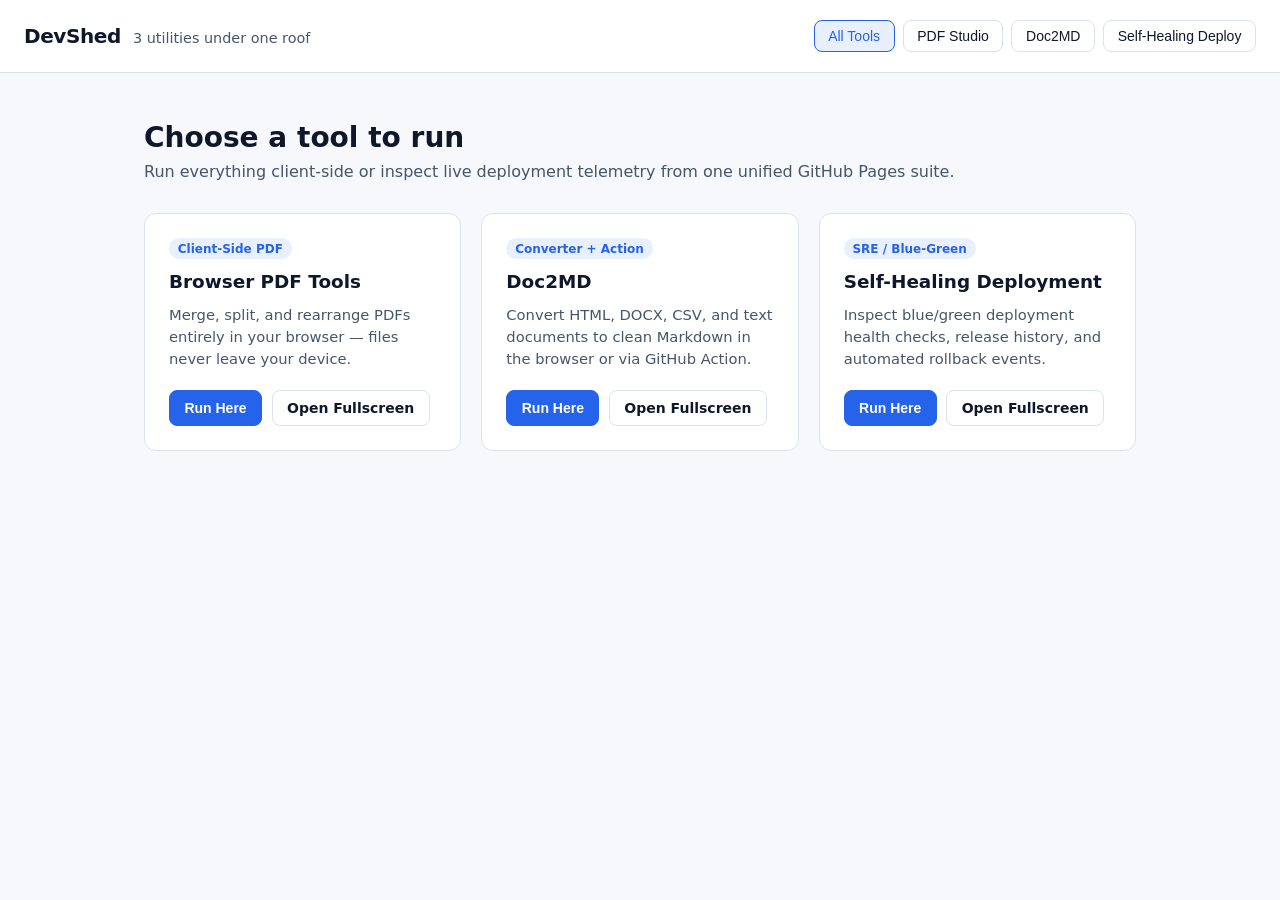
==== index.html @ caf3b931 "chore: initialize DevShed 3-in-1 GitHub Pages suite" ====
﻿<!DOCTYPE html>
<html lang="en">
<head>
  <meta charset="UTF-8" />
  <meta name="viewport" content="width=device-width, initial-scale=1.0" />
  <title>DevShed — 3-in-1 Developer &amp; Ops Workbench</title>
  <style>
    :root {
      color-scheme: dark light;
      --bg: #0b0f17;
      --surface: #121826;
      --surface-hover: #1a2235;
      --border: #243047;
      --text: #e6edf7;
      --muted: #93a4bf;
      --accent: #3b82f6;
      --accent-soft: rgba(59, 130, 246, 0.14);
    }
    @media (prefers-color-scheme: light) {
      :root {
        --bg: #f6f8fb;
        --surface: #ffffff;
        --surface-hover: #f0f4fa;
        --border: #dbe2ee;
        --text: #0f172a;
        --muted: #475569;
        --accent: #2563eb;
        --accent-soft: rgba(37, 99, 235, 0.1);
      }
    }
    * { box-sizing: border-box; }
    body {
      margin: 0;
      font-family: system-ui, -apple-system, Segoe UI, Roboto, sans-serif;
      background: var(--bg);
      color: var(--text);
      min-height: 100vh;
      display: flex;
      flex-direction: column;
    }
    header {
      padding: 1.25rem 1.5rem;
      border-bottom: 1px solid var(--border);
      display: flex;
      align-items: center;
      justify-content: space-between;
      gap: 1rem;
      flex-wrap: wrap;
      background: var(--surface);
    }
    .brand { display: flex; align-items: baseline; gap: 0.75rem; }
    .brand h1 { margin: 0; font-size: 1.25rem; letter-spacing: -0.02em; }
    .brand span { color: var(--muted); font-size: 0.9rem; }
    .tabs { display: flex; gap: 0.5rem; flex-wrap: wrap; }
    .tab {
      border: 1px solid var(--border);
      background: transparent;
      color: var(--text);
      padding: 0.45rem 0.85rem;
      border-radius: 8px;
      cursor: pointer;
      font-size: 0.875rem;
      font-weight: 500;
    }
    .tab:hover { background: var(--surface-hover); }
    .tab.active {
      background: var(--accent-soft);
      border-color: var(--accent);
      color: var(--accent);
    }
    main { flex: 1; display: flex; flex-direction: column; }
    #launcher {
      max-width: 1040px;
      width: 100%;
      margin: 3rem auto;
      padding: 0 1.5rem;
    }
    #launcher h2 { margin: 0 0 0.5rem; font-size: 1.75rem; }
    #launcher p.lead { margin: 0 0 2rem; color: var(--muted); }
    .grid {
      display: grid;
      grid-template-columns: repeat(auto-fit, minmax(270px, 1fr));
      gap: 1.25rem;
    }
    .card {
      background: var(--surface);
      border: 1px solid var(--border);
      border-radius: 12px;
      padding: 1.5rem;
      display: flex;
      flex-direction: column;
      gap: 0.75rem;
      transition: border-color 0.15s ease, transform 0.15s ease;
    }
    .card:hover { border-color: var(--accent); transform: translateY(-2px); }
    .badge {
      display: inline-block;
      width: fit-content;
      font-size: 0.75rem;
      padding: 0.2rem 0.55rem;
      border-radius: 999px;
      background: var(--accent-soft);
      color: var(--accent);
      font-weight: 600;
    }
    .card h3 { margin: 0; font-size: 1.15rem; }
    .card p { margin: 0; color: var(--muted); font-size: 0.92rem; line-height: 1.5; flex: 1; }
    .actions { display: flex; gap: 0.6rem; margin-top: 0.5rem; }
    .btn {
      padding: 0.55rem 0.9rem;
      border-radius: 8px;
      font-size: 0.875rem;
      font-weight: 600;
      cursor: pointer;
      text-decoration: none;
      border: 1px solid var(--border);
      color: var(--text);
      background: transparent;
    }
    .btn-primary {
      background: var(--accent);
      border-color: var(--accent);
      color: #ffffff;
    }
    .btn:hover { opacity: 0.92; }
    #workspace {
      display: none;
      flex: 1;
      flex-direction: column;
    }
    #workspace.open { display: flex; }
    .toolbar {
      padding: 0.5rem 1.25rem;
      border-bottom: 1px solid var(--border);
      display: flex;
      justify-content: space-between;
      align-items: center;
      font-size: 0.85rem;
      color: var(--muted);
      background: var(--surface);
    }
    iframe {
      flex: 1;
      width: 100%;
      min-height: calc(100vh - 110px);
      border: 0;
      background: #ffffff;
    }
  </style>
</head>
<body>
  <header>
    <div class="brand">
      <h1>DevShed</h1>
      <span>3 utilities under one roof</span>
    </div>
    <nav class="tabs" aria-label="Tool switcher">
      <button class="tab active" data-tool="home">All Tools</button>
      <button class="tab" data-tool="pdf">PDF Studio</button>
      <button class="tab" data-tool="doc2md">Doc2MD</button>
      <button class="tab" data-tool="deploy">Self-Healing Deploy</button>
    </nav>
  </header>

  <main>
    <section id="launcher">
      <h2>Choose a tool to run</h2>
      <p class="lead">Run everything client-side or inspect live deployment telemetry from one unified GitHub Pages suite.</p>
      <div class="grid">
        <article class="card">
          <span class="badge">Client-Side PDF</span>
          <h3>Browser PDF Tools</h3>
          <p>Merge, split, and rearrange PDFs entirely in your browser — files never leave your device.</p>
          <div class="actions">
            <button class="btn btn-primary" data-launch="pdf">Run Here</button>
            <a class="btn" href="./browser-pdf-tools/">Open Fullscreen</a>
          </div>
        </article>

        <article class="card">
          <span class="badge">Converter + Action</span>
          <h3>Doc2MD</h3>
          <p>Convert HTML, DOCX, CSV, and text documents to clean Markdown in the browser or via GitHub Action.</p>
          <div class="actions">
            <button class="btn btn-primary" data-launch="doc2md">Run Here</button>
            <a class="btn" href="./doc2md-action/site/">Open Fullscreen</a>
          </div>
        </article>

        <article class="card">
          <span class="badge">SRE / Blue-Green</span>
          <h3>Self-Healing Deployment</h3>
          <p>Inspect blue/green deployment health checks, release history, and automated rollback events.</p>
          <div class="actions">
            <button class="btn btn-primary" data-launch="deploy">Run Here</button>
            <a class="btn" href="./self-healing-deployment/dashboard/">Open Fullscreen</a>
          </div>
        </article>
      </div>
    </section>

    <section id="workspace" aria-live="polite">
      <div class="toolbar">
        <span id="active-label">Running tool</span>
        <a id="fullscreen-link" class="btn" href="./" target="_blank" rel="noopener">Open in New Tab ↗</a>
      </div>
      <iframe id="tool-frame" title="Active DevShed Tool"></iframe>
    </section>
  </main>

  <script>
    const TOOLS = {
      pdf: { label: "Browser PDF Tools", path: "./browser-pdf-tools/" },
      doc2md: { label: "Doc2MD Converter", path: "./doc2md-action/site/" },
      deploy: { label: "Self-Healing Deployment Dashboard", path: "./self-healing-deployment/dashboard/" }
    };

    const launcher = document.getElementById("launcher");
    const workspace = document.getElementById("workspace");
    const frame = document.getElementById("tool-frame");
    const activeLabel = document.getElementById("active-label");
    const fullscreenLink = document.getElementById("fullscreen-link");
    const tabs = document.querySelectorAll(".tab");

    function selectTool(key) {
      tabs.forEach(t => t.classList.toggle("active", t.dataset.tool === key));
      if (key === "home" || !TOOLS[key]) {
        workspace.classList.remove("open");
        launcher.style.display = "block";
        frame.src = "about:blank";
        history.replaceState(null, "", "#");
        return;
      }
      const tool = TOOLS[key];
      launcher.style.display = "none";
      workspace.classList.add("open");
      activeLabel.textContent = tool.label;
      fullscreenLink.href = tool.path;
      frame.src = tool.path;
      history.replaceState(null, "", "#" + key);
    }

    tabs.forEach(t => t.addEventListener("click", () => selectTool(t.dataset.tool)));
    document.querySelectorAll("[data-launch]").forEach(b => b.addEventListener("click", () => selectTool(b.dataset.launch)));

    const initial = location.hash.replace("#", "");
    if (TOOLS[initial]) selectTool(initial);
  </script>
</body>
</html>
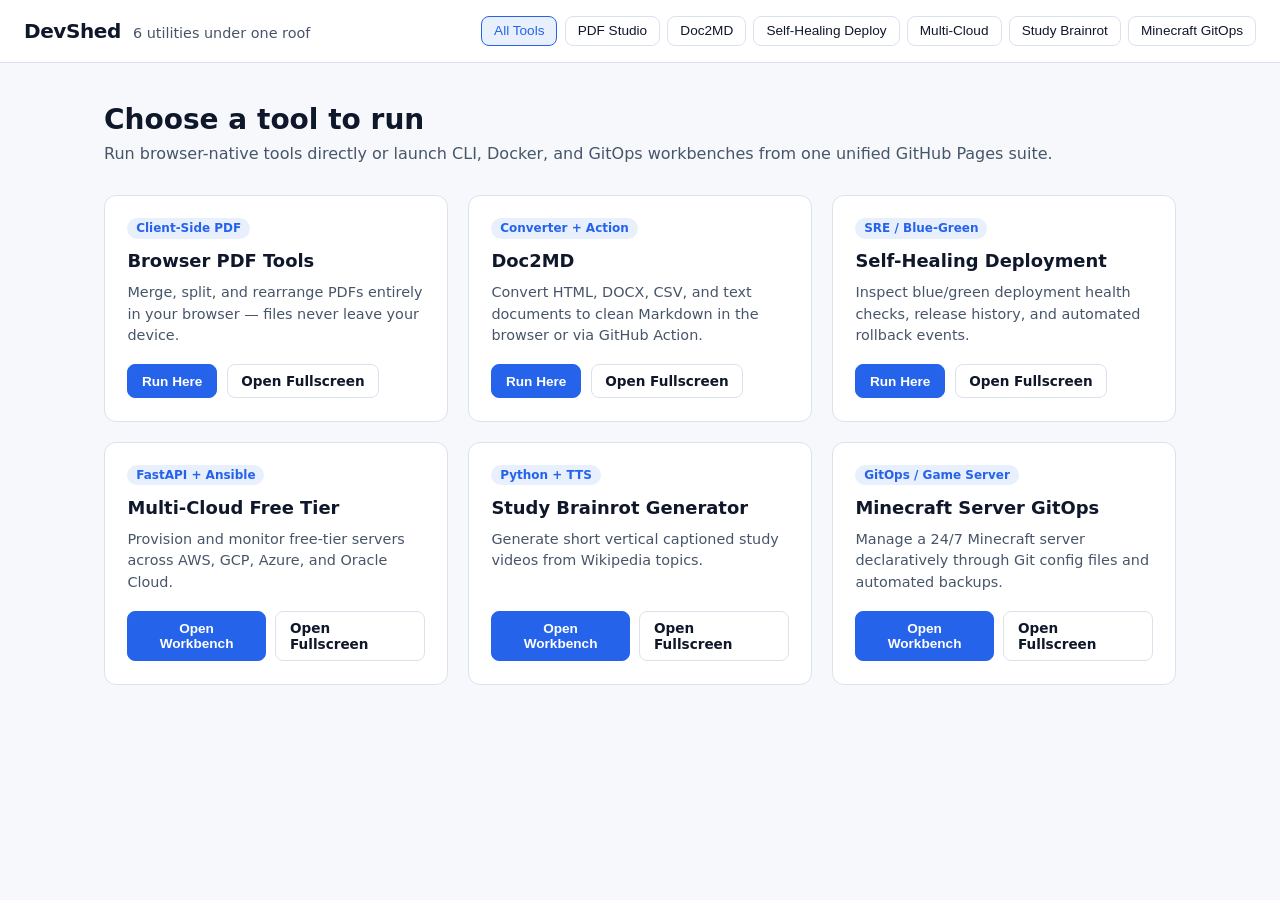
==== commit 6ace78c2: "feat: add multicloud, brainrot, and minecraft workbenches to DevShed" ====
--- a/index.html
+++ b/index.html
@@ -3,7 +3,7 @@
 <head>
   <meta charset="UTF-8" />
   <meta name="viewport" content="width=device-width, initial-scale=1.0" />
-  <title>DevShed — 3-in-1 Developer &amp; Ops Workbench</title>
+  <title>DevShed — 6-in-1 Developer &amp; Ops Workbench</title>
   <style>
     :root {
       color-scheme: dark light;
@@ -39,7 +39,7 @@
       flex-direction: column;
     }
     header {
-      padding: 1.25rem 1.5rem;
+      padding: 1rem 1.5rem;
       border-bottom: 1px solid var(--border);
       display: flex;
       align-items: center;
@@ -51,15 +51,15 @@
     .brand { display: flex; align-items: baseline; gap: 0.75rem; }
     .brand h1 { margin: 0; font-size: 1.25rem; letter-spacing: -0.02em; }
     .brand span { color: var(--muted); font-size: 0.9rem; }
-    .tabs { display: flex; gap: 0.5rem; flex-wrap: wrap; }
+    .tabs { display: flex; gap: 0.45rem; flex-wrap: wrap; }
     .tab {
       border: 1px solid var(--border);
       background: transparent;
       color: var(--text);
-      padding: 0.45rem 0.85rem;
+      padding: 0.4rem 0.75rem;
       border-radius: 8px;
       cursor: pointer;
-      font-size: 0.875rem;
+      font-size: 0.85rem;
       font-weight: 500;
     }
     .tab:hover { background: var(--surface-hover); }
@@ -70,26 +70,26 @@
     }
     main { flex: 1; display: flex; flex-direction: column; }
     #launcher {
-      max-width: 1040px;
+      max-width: 1120px;
       width: 100%;
-      margin: 3rem auto;
+      margin: 2.5rem auto;
       padding: 0 1.5rem;
     }
     #launcher h2 { margin: 0 0 0.5rem; font-size: 1.75rem; }
     #launcher p.lead { margin: 0 0 2rem; color: var(--muted); }
     .grid {
       display: grid;
-      grid-template-columns: repeat(auto-fit, minmax(270px, 1fr));
+      grid-template-columns: repeat(auto-fit, minmax(290px, 1fr));
       gap: 1.25rem;
     }
     .card {
       background: var(--surface);
       border: 1px solid var(--border);
       border-radius: 12px;
-      padding: 1.5rem;
+      padding: 1.4rem;
       display: flex;
       flex-direction: column;
-      gap: 0.75rem;
+      gap: 0.7rem;
       transition: border-color 0.15s ease, transform 0.15s ease;
     }
     .card:hover { border-color: var(--accent); transform: translateY(-2px); }
@@ -103,13 +103,13 @@
       color: var(--accent);
       font-weight: 600;
     }
-    .card h3 { margin: 0; font-size: 1.15rem; }
-    .card p { margin: 0; color: var(--muted); font-size: 0.92rem; line-height: 1.5; flex: 1; }
-    .actions { display: flex; gap: 0.6rem; margin-top: 0.5rem; }
+    .card h3 { margin: 0; font-size: 1.12rem; }
+    .card p { margin: 0; color: var(--muted); font-size: 0.9rem; line-height: 1.5; flex: 1; }
+    .actions { display: flex; gap: 0.6rem; margin-top: 0.4rem; }
     .btn {
-      padding: 0.55rem 0.9rem;
+      padding: 0.5rem 0.85rem;
       border-radius: 8px;
-      font-size: 0.875rem;
+      font-size: 0.85rem;
       font-weight: 600;
       cursor: pointer;
       text-decoration: none;
@@ -152,20 +152,23 @@
   <header>
     <div class="brand">
       <h1>DevShed</h1>
-      <span>3 utilities under one roof</span>
+      <span>6 utilities under one roof</span>
     </div>
     <nav class="tabs" aria-label="Tool switcher">
       <button class="tab active" data-tool="home">All Tools</button>
       <button class="tab" data-tool="pdf">PDF Studio</button>
       <button class="tab" data-tool="doc2md">Doc2MD</button>
       <button class="tab" data-tool="deploy">Self-Healing Deploy</button>
+      <button class="tab" data-tool="multicloud">Multi-Cloud</button>
+      <button class="tab" data-tool="brainrot">Study Brainrot</button>
+      <button class="tab" data-tool="minecraft">Minecraft GitOps</button>
     </nav>
   </header>
 
   <main>
     <section id="launcher">
       <h2>Choose a tool to run</h2>
-      <p class="lead">Run everything client-side or inspect live deployment telemetry from one unified GitHub Pages suite.</p>
+      <p class="lead">Run browser-native tools directly or launch CLI, Docker, and GitOps workbenches from one unified GitHub Pages suite.</p>
       <div class="grid">
         <article class="card">
           <span class="badge">Client-Side PDF</span>
@@ -194,6 +197,36 @@
           <div class="actions">
             <button class="btn btn-primary" data-launch="deploy">Run Here</button>
             <a class="btn" href="./self-healing-deployment/dashboard/">Open Fullscreen</a>
+          </div>
+        </article>
+
+        <article class="card">
+          <span class="badge">FastAPI + Ansible</span>
+          <h3>Multi-Cloud Free Tier</h3>
+          <p>Provision and monitor free-tier servers across AWS, GCP, Azure, and Oracle Cloud.</p>
+          <div class="actions">
+            <button class="btn btn-primary" data-launch="multicloud">Open Workbench</button>
+            <a class="btn" href="./panels/multicloud.html">Open Fullscreen</a>
+          </div>
+        </article>
+
+        <article class="card">
+          <span class="badge">Python + TTS</span>
+          <h3>Study Brainrot Generator</h3>
+          <p>Generate short vertical captioned study videos from Wikipedia topics.</p>
+          <div class="actions">
+            <button class="btn btn-primary" data-launch="brainrot">Open Workbench</button>
+            <a class="btn" href="./panels/brainrot.html">Open Fullscreen</a>
+          </div>
+        </article>
+
+        <article class="card">
+          <span class="badge">GitOps / Game Server</span>
+          <h3>Minecraft Server GitOps</h3>
+          <p>Manage a 24/7 Minecraft server declaratively through Git config files and automated backups.</p>
+          <div class="actions">
+            <button class="btn btn-primary" data-launch="minecraft">Open Workbench</button>
+            <a class="btn" href="./panels/minecraft.html">Open Fullscreen</a>
           </div>
         </article>
       </div>
@@ -212,7 +245,10 @@
     const TOOLS = {
       pdf: { label: "Browser PDF Tools", path: "./browser-pdf-tools/" },
       doc2md: { label: "Doc2MD Converter", path: "./doc2md-action/site/" },
-      deploy: { label: "Self-Healing Deployment Dashboard", path: "./self-healing-deployment/dashboard/" }
+      deploy: { label: "Self-Healing Deployment Dashboard", path: "./self-healing-deployment/dashboard/" },
+      multicloud: { label: "Multi-Cloud Free Tier Workbench", path: "./panels/multicloud.html" },
+      brainrot: { label: "Study Brainrot Generator Workbench", path: "./panels/brainrot.html" },
+      minecraft: { label: "Minecraft Server GitOps Workbench", path: "./panels/minecraft.html" }
     };
 
     const launcher = document.getElementById("launcher");
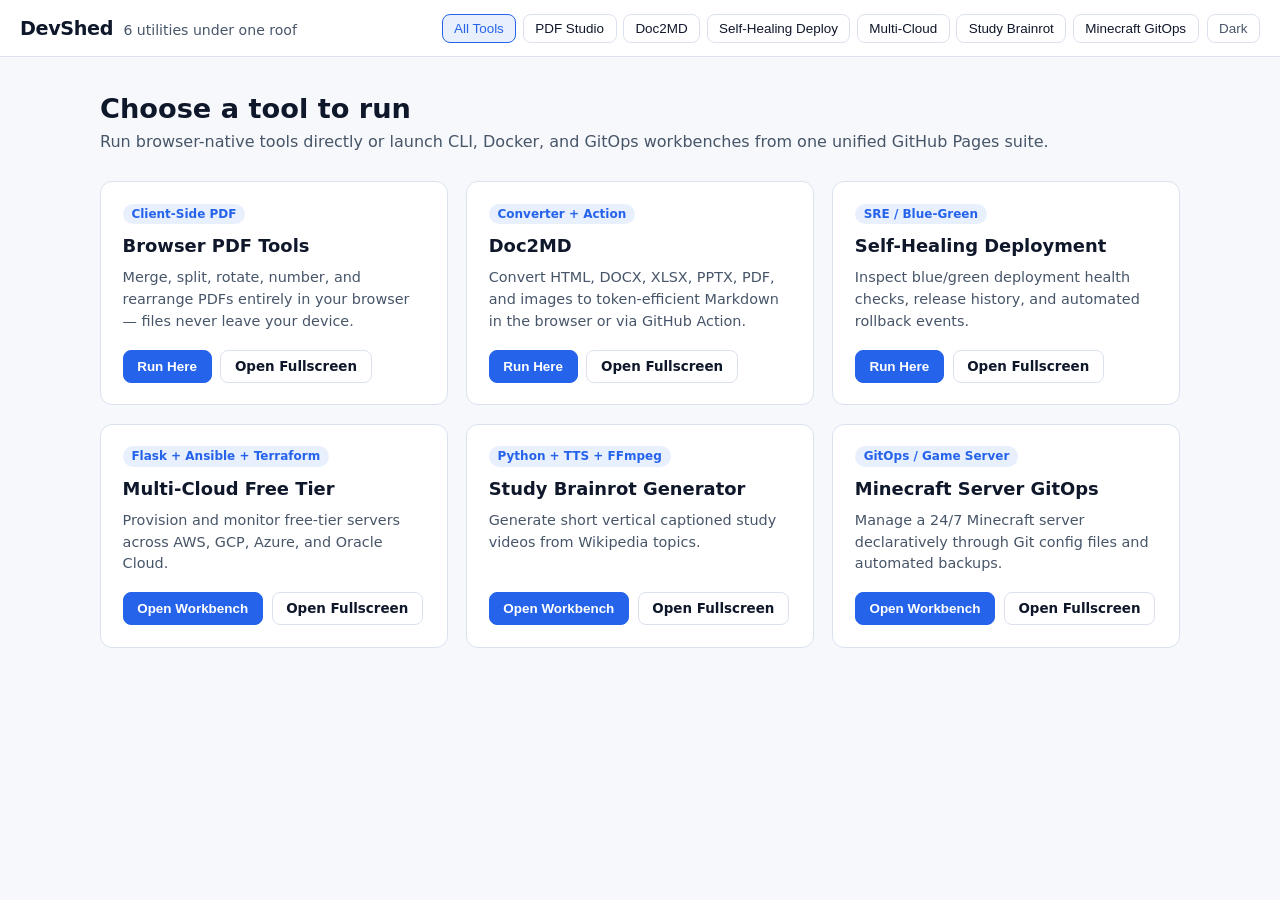
==== commit 92ee0cf6: "fix: resolve PDF rotate preview, stale doc2md links, workbench CLI/configs, favicons, and add root C" ====
--- a/index.html
+++ b/index.html
@@ -4,9 +4,20 @@
   <meta charset="UTF-8" />
   <meta name="viewport" content="width=device-width, initial-scale=1.0" />
   <title>DevShed — 6-in-1 Developer &amp; Ops Workbench</title>
+  <link rel="icon" href="data:image/svg+xml,%3Csvg xmlns='http://www.w3.org/2000/svg' viewBox='0 0 100 100'%3E%3Ctext y='.9em' font-size='90'%3E%F0%9F%A7%B0%3C/text%3E%3C/svg%3E" />
+  <script>
+    (function () {
+      try {
+        var saved = localStorage.getItem("devshed-theme");
+        var prefersDark = window.matchMedia && window.matchMedia("(prefers-color-scheme: dark)").matches;
+        document.documentElement.setAttribute("data-theme", saved || (prefersDark ? "dark" : "light"));
+      } catch (e) {}
+    })();
+  </script>
   <style>
-    :root {
-      color-scheme: dark light;
+    :root,
+    html[data-theme="dark"] {
+      color-scheme: dark;
       --bg: #0b0f17;
       --surface: #121826;
       --surface-hover: #1a2235;
@@ -16,77 +27,80 @@
       --accent: #3b82f6;
       --accent-soft: rgba(59, 130, 246, 0.14);
     }
-    @media (prefers-color-scheme: light) {
-      :root {
-        --bg: #f6f8fb;
-        --surface: #ffffff;
-        --surface-hover: #f0f4fa;
-        --border: #dbe2ee;
-        --text: #0f172a;
-        --muted: #475569;
-        --accent: #2563eb;
-        --accent-soft: rgba(37, 99, 235, 0.1);
-      }
+    html[data-theme="light"] {
+      color-scheme: light;
+      --bg: #f6f8fb;
+      --surface: #ffffff;
+      --surface-hover: #f0f4fa;
+      --border: #dbe2ee;
+      --text: #0f172a;
+      --muted: #475569;
+      --accent: #2563eb;
+      --accent-soft: rgba(37, 99, 235, 0.1);
     }
     * { box-sizing: border-box; }
+    html, body { height: 100%; }
     body {
       margin: 0;
       font-family: system-ui, -apple-system, Segoe UI, Roboto, sans-serif;
       background: var(--bg);
       color: var(--text);
-      min-height: 100vh;
+      min-height: 100dvh;
       display: flex;
       flex-direction: column;
     }
     header {
-      padding: 1rem 1.5rem;
+      padding: 0.85rem 1.25rem;
       border-bottom: 1px solid var(--border);
       display: flex;
       align-items: center;
       justify-content: space-between;
-      gap: 1rem;
+      gap: 0.75rem;
       flex-wrap: wrap;
       background: var(--surface);
-    }
-    .brand { display: flex; align-items: baseline; gap: 0.75rem; }
-    .brand h1 { margin: 0; font-size: 1.25rem; letter-spacing: -0.02em; }
-    .brand span { color: var(--muted); font-size: 0.9rem; }
-    .tabs { display: flex; gap: 0.45rem; flex-wrap: wrap; }
-    .tab {
+      flex-shrink: 0;
+    }
+    .brand { display: flex; align-items: baseline; gap: 0.65rem; }
+    .brand h1 { margin: 0; font-size: 1.2rem; letter-spacing: -0.02em; }
+    .brand span { color: var(--muted); font-size: 0.88rem; }
+    .nav-controls { display: flex; align-items: center; gap: 0.5rem; flex-wrap: wrap; }
+    .tabs { display: flex; gap: 0.4rem; flex-wrap: wrap; }
+    .tab, .theme-btn {
       border: 1px solid var(--border);
       background: transparent;
       color: var(--text);
-      padding: 0.4rem 0.75rem;
+      padding: 0.38rem 0.72rem;
       border-radius: 8px;
       cursor: pointer;
-      font-size: 0.85rem;
+      font-size: 0.84rem;
       font-weight: 500;
     }
-    .tab:hover { background: var(--surface-hover); }
+    .tab:hover, .theme-btn:hover { background: var(--surface-hover); }
     .tab.active {
       background: var(--accent-soft);
       border-color: var(--accent);
       color: var(--accent);
     }
-    main { flex: 1; display: flex; flex-direction: column; }
+    .theme-btn { color: var(--muted); }
+    main { flex: 1; display: flex; flex-direction: column; min-height: 0; }
     #launcher {
       max-width: 1120px;
       width: 100%;
-      margin: 2.5rem auto;
-      padding: 0 1.5rem;
-    }
-    #launcher h2 { margin: 0 0 0.5rem; font-size: 1.75rem; }
-    #launcher p.lead { margin: 0 0 2rem; color: var(--muted); }
+      margin: 2.25rem auto;
+      padding: 0 1.25rem 2.5rem;
+    }
+    #launcher h2 { margin: 0 0 0.5rem; font-size: 1.7rem; }
+    #launcher p.lead { margin: 0 0 1.85rem; color: var(--muted); }
     .grid {
       display: grid;
-      grid-template-columns: repeat(auto-fit, minmax(290px, 1fr));
-      gap: 1.25rem;
+      grid-template-columns: repeat(auto-fit, minmax(280px, 1fr));
+      gap: 1.15rem;
     }
     .card {
       background: var(--surface);
       border: 1px solid var(--border);
       border-radius: 12px;
-      padding: 1.4rem;
+      padding: 1.35rem;
       display: flex;
       flex-direction: column;
       gap: 0.7rem;
@@ -105,11 +119,11 @@
     }
     .card h3 { margin: 0; font-size: 1.12rem; }
     .card p { margin: 0; color: var(--muted); font-size: 0.9rem; line-height: 1.5; flex: 1; }
-    .actions { display: flex; gap: 0.6rem; margin-top: 0.4rem; }
+    .actions { display: flex; gap: 0.55rem; margin-top: 0.4rem; flex-wrap: wrap; }
     .btn {
       padding: 0.5rem 0.85rem;
       border-radius: 8px;
-      font-size: 0.85rem;
+      font-size: 0.84rem;
       font-weight: 600;
       cursor: pointer;
       text-decoration: none;
@@ -127,24 +141,27 @@
       display: none;
       flex: 1;
       flex-direction: column;
+      min-height: 0;
     }
     #workspace.open { display: flex; }
     .toolbar {
-      padding: 0.5rem 1.25rem;
+      padding: 0.45rem 1.25rem;
       border-bottom: 1px solid var(--border);
       display: flex;
       justify-content: space-between;
       align-items: center;
+      gap: 0.75rem;
       font-size: 0.85rem;
       color: var(--muted);
       background: var(--surface);
+      flex-shrink: 0;
     }
     iframe {
       flex: 1;
       width: 100%;
-      min-height: calc(100vh - 110px);
+      min-height: 0;
       border: 0;
-      background: #ffffff;
+      background: transparent;
     }
   </style>
 </head>
@@ -154,15 +171,18 @@
       <h1>DevShed</h1>
       <span>6 utilities under one roof</span>
     </div>
-    <nav class="tabs" aria-label="Tool switcher">
-      <button class="tab active" data-tool="home">All Tools</button>
-      <button class="tab" data-tool="pdf">PDF Studio</button>
-      <button class="tab" data-tool="doc2md">Doc2MD</button>
-      <button class="tab" data-tool="deploy">Self-Healing Deploy</button>
-      <button class="tab" data-tool="multicloud">Multi-Cloud</button>
-      <button class="tab" data-tool="brainrot">Study Brainrot</button>
-      <button class="tab" data-tool="minecraft">Minecraft GitOps</button>
-    </nav>
+    <div class="nav-controls">
+      <nav class="tabs" aria-label="Tool switcher">
+        <button class="tab active" data-tool="home">All Tools</button>
+        <button class="tab" data-tool="pdf">PDF Studio</button>
+        <button class="tab" data-tool="doc2md">Doc2MD</button>
+        <button class="tab" data-tool="deploy">Self-Healing Deploy</button>
+        <button class="tab" data-tool="multicloud">Multi-Cloud</button>
+        <button class="tab" data-tool="brainrot">Study Brainrot</button>
+        <button class="tab" data-tool="minecraft">Minecraft GitOps</button>
+      </nav>
+      <button id="theme-toggle" class="theme-btn" type="button" aria-label="Toggle color theme">Theme</button>
+    </div>
   </header>
 
   <main>
@@ -173,7 +193,7 @@
         <article class="card">
           <span class="badge">Client-Side PDF</span>
           <h3>Browser PDF Tools</h3>
-          <p>Merge, split, and rearrange PDFs entirely in your browser — files never leave your device.</p>
+          <p>Merge, split, rotate, number, and rearrange PDFs entirely in your browser — files never leave your device.</p>
           <div class="actions">
             <button class="btn btn-primary" data-launch="pdf">Run Here</button>
             <a class="btn" href="./browser-pdf-tools/">Open Fullscreen</a>
@@ -183,7 +203,7 @@
         <article class="card">
           <span class="badge">Converter + Action</span>
           <h3>Doc2MD</h3>
-          <p>Convert HTML, DOCX, CSV, and text documents to clean Markdown in the browser or via GitHub Action.</p>
+          <p>Convert HTML, DOCX, XLSX, PPTX, PDF, and images to token-efficient Markdown in the browser or via GitHub Action.</p>
           <div class="actions">
             <button class="btn btn-primary" data-launch="doc2md">Run Here</button>
             <a class="btn" href="./doc2md-action/site/">Open Fullscreen</a>
@@ -201,7 +221,7 @@
         </article>
 
         <article class="card">
-          <span class="badge">FastAPI + Ansible</span>
+          <span class="badge">Flask + Ansible + Terraform</span>
           <h3>Multi-Cloud Free Tier</h3>
           <p>Provision and monitor free-tier servers across AWS, GCP, Azure, and Oracle Cloud.</p>
           <div class="actions">
@@ -211,7 +231,7 @@
         </article>
 
         <article class="card">
-          <span class="badge">Python + TTS</span>
+          <span class="badge">Python + TTS + FFmpeg</span>
           <h3>Study Brainrot Generator</h3>
           <p>Generate short vertical captioned study videos from Wikipedia topics.</p>
           <div class="actions">
@@ -257,6 +277,29 @@
     const activeLabel = document.getElementById("active-label");
     const fullscreenLink = document.getElementById("fullscreen-link");
     const tabs = document.querySelectorAll(".tab");
+    const themeToggle = document.getElementById("theme-toggle");
+
+    function applyTheme(theme) {
+      document.documentElement.setAttribute("data-theme", theme);
+      themeToggle.textContent = theme === "dark" ? "Light" : "Dark";
+      try { localStorage.setItem("devshed-theme", theme); } catch (e) {}
+      if (frame.contentWindow) {
+        frame.contentWindow.postMessage({ type: "devshed-theme", theme }, "*");
+      }
+    }
+
+    applyTheme(document.documentElement.getAttribute("data-theme") || "dark");
+    themeToggle.addEventListener("click", () => {
+      const current = document.documentElement.getAttribute("data-theme") || "dark";
+      applyTheme(current === "dark" ? "light" : "dark");
+    });
+
+    frame.addEventListener("load", () => {
+      const theme = document.documentElement.getAttribute("data-theme") || "dark";
+      if (frame.contentWindow) {
+        frame.contentWindow.postMessage({ type: "devshed-theme", theme }, "*");
+      }
+    });
 
     function selectTool(key) {
       tabs.forEach(t => t.classList.toggle("active", t.dataset.tool === key));
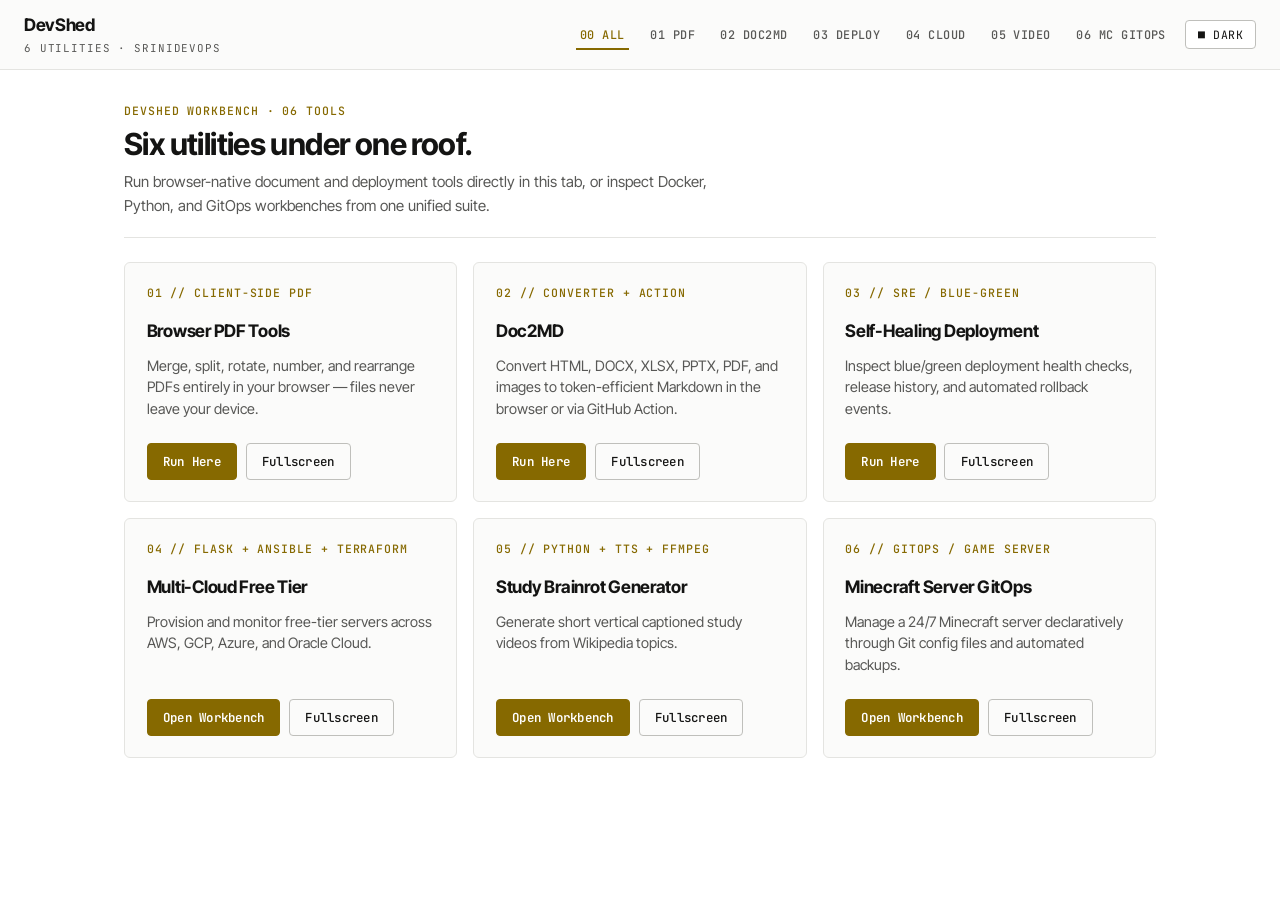
==== commit 49869271: "feat: unify DevShed shell, tools, and workbenches under shared design system" ====
--- a/index.html
+++ b/index.html
@@ -1,142 +1,152 @@
-﻿<!DOCTYPE html>
+<!DOCTYPE html>
 <html lang="en">
 <head>
   <meta charset="UTF-8" />
   <meta name="viewport" content="width=device-width, initial-scale=1.0" />
+  <meta name="color-scheme" content="light dark" />
+  <script>try{document.querySelector('meta[name="color-scheme"]').content=localStorage.getItem("devshed-color-scheme")??"light dark";}catch(e){}</script>
   <title>DevShed — 6-in-1 Developer &amp; Ops Workbench</title>
   <link rel="icon" href="data:image/svg+xml,%3Csvg xmlns='http://www.w3.org/2000/svg' viewBox='0 0 100 100'%3E%3Ctext y='.9em' font-size='90'%3E%F0%9F%A7%B0%3C/text%3E%3C/svg%3E" />
-  <script>
-    (function () {
-      try {
-        var saved = localStorage.getItem("devshed-theme");
-        var prefersDark = window.matchMedia && window.matchMedia("(prefers-color-scheme: dark)").matches;
-        document.documentElement.setAttribute("data-theme", saved || (prefersDark ? "dark" : "light"));
-      } catch (e) {}
-    })();
-  </script>
+  <link rel="stylesheet" href="./shared/devshed-theme.css" />
+  <script src="./shared/devshed-theme.js"></script>
   <style>
-    :root,
-    html[data-theme="dark"] {
-      color-scheme: dark;
-      --bg: #0b0f17;
-      --surface: #121826;
-      --surface-hover: #1a2235;
-      --border: #243047;
-      --text: #e6edf7;
-      --muted: #93a4bf;
-      --accent: #3b82f6;
-      --accent-soft: rgba(59, 130, 246, 0.14);
-    }
-    html[data-theme="light"] {
-      color-scheme: light;
-      --bg: #f6f8fb;
-      --surface: #ffffff;
-      --surface-hover: #f0f4fa;
-      --border: #dbe2ee;
-      --text: #0f172a;
-      --muted: #475569;
-      --accent: #2563eb;
-      --accent-soft: rgba(37, 99, 235, 0.1);
-    }
-    * { box-sizing: border-box; }
     html, body { height: 100%; }
     body {
-      margin: 0;
-      font-family: system-ui, -apple-system, Segoe UI, Roboto, sans-serif;
-      background: var(--bg);
-      color: var(--text);
       min-height: 100dvh;
       display: flex;
       flex-direction: column;
     }
-    header {
-      padding: 0.85rem 1.25rem;
-      border-bottom: 1px solid var(--border);
+
+    .shell-header {
+      padding: 0.75rem 1.5rem;
+      border-bottom: 1px solid var(--c-rule);
+      background: var(--c-panel);
       display: flex;
       align-items: center;
       justify-content: space-between;
-      gap: 0.75rem;
-      flex-wrap: wrap;
-      background: var(--surface);
+      gap: 1rem;
       flex-shrink: 0;
     }
-    .brand { display: flex; align-items: baseline; gap: 0.65rem; }
-    .brand h1 { margin: 0; font-size: 1.2rem; letter-spacing: -0.02em; }
-    .brand span { color: var(--muted); font-size: 0.88rem; }
-    .nav-controls { display: flex; align-items: center; gap: 0.5rem; flex-wrap: wrap; }
-    .tabs { display: flex; gap: 0.4rem; flex-wrap: wrap; }
-    .tab, .theme-btn {
-      border: 1px solid var(--border);
+
+    .brand {
+      display: flex;
+      flex-direction: column;
+      gap: 0.1rem;
+      flex-shrink: 0;
+    }
+    .brand h1 {
+      margin: 0;
+      font-size: 1.08rem;
+      font-weight: 700;
+      letter-spacing: -0.02em;
+    }
+    .brand span {
+      font-family: var(--font-mono);
+      font-size: 0.68rem;
+      letter-spacing: 0.08em;
+      text-transform: uppercase;
+      color: var(--c-mute);
+    }
+
+    .nav-controls {
+      display: flex;
+      align-items: center;
+      gap: 0.5rem;
+      min-width: 0;
+      flex: 1;
+      justify-content: flex-end;
+    }
+
+    .tabs {
+      display: flex;
+      align-items: center;
+      gap: 0.15rem;
+      overflow-x: auto;
+      scroll-snap-type: inline proximity;
+      scrollbar-width: none;
+      max-width: 100%;
+    }
+    .tabs::-webkit-scrollbar { display: none; }
+
+    .tab {
+      position: relative;
+      flex: none;
+      scroll-snap-align: start;
+      border: 0;
       background: transparent;
-      color: var(--text);
-      padding: 0.38rem 0.72rem;
-      border-radius: 8px;
+      color: var(--c-mute);
+      padding: 0.48rem 0.72rem;
       cursor: pointer;
-      font-size: 0.84rem;
+      font-family: var(--font-mono);
+      font-size: 0.74rem;
       font-weight: 500;
-    }
-    .tab:hover, .theme-btn:hover { background: var(--surface-hover); }
+      letter-spacing: 0.04em;
+      text-transform: uppercase;
+      white-space: nowrap;
+      transition: color 140ms var(--ease-cx);
+    }
+    .tab:hover { color: var(--c-body); }
     .tab.active {
-      background: var(--accent-soft);
-      border-color: var(--accent);
-      color: var(--accent);
-    }
-    .theme-btn { color: var(--muted); }
+      color: var(--c-signal);
+    }
+    .tab.active::after {
+      content: "";
+      position: absolute;
+      inset: auto 0.45rem 0;
+      border-block-end: 2px solid var(--c-signal);
+    }
+
+    .theme-btn {
+      flex-shrink: 0;
+      border: 1px solid var(--c-rule-strong);
+      background: var(--c-ground);
+      color: var(--c-body);
+      padding: 0.38rem 0.7rem;
+      border-radius: var(--ds-radius-sm);
+      cursor: pointer;
+      font-family: var(--font-mono);
+      font-size: 0.72rem;
+      letter-spacing: 0.06em;
+      text-transform: uppercase;
+    }
+    .theme-btn:hover { border-color: var(--c-body); }
+
     main { flex: 1; display: flex; flex-direction: column; min-height: 0; }
-    #launcher {
-      max-width: 1120px;
-      width: 100%;
-      margin: 2.25rem auto;
-      padding: 0 1.25rem 2.5rem;
-    }
-    #launcher h2 { margin: 0 0 0.5rem; font-size: 1.7rem; }
-    #launcher p.lead { margin: 0 0 1.85rem; color: var(--muted); }
-    .grid {
+
+    .launcher-grid {
       display: grid;
-      grid-template-columns: repeat(auto-fit, minmax(280px, 1fr));
-      gap: 1.15rem;
-    }
-    .card {
-      background: var(--surface);
-      border: 1px solid var(--border);
-      border-radius: 12px;
-      padding: 1.35rem;
+      grid-template-columns: repeat(auto-fit, minmax(290px, 1fr));
+      gap: 1rem;
+    }
+
+    .launcher-card {
+      background: var(--c-panel);
+      border: 1px solid var(--c-rule);
+      border-radius: var(--ds-radius);
+      padding: 1.3rem 1.35rem;
       display: flex;
       flex-direction: column;
-      gap: 0.7rem;
-      transition: border-color 0.15s ease, transform 0.15s ease;
-    }
-    .card:hover { border-color: var(--accent); transform: translateY(-2px); }
-    .badge {
-      display: inline-block;
-      width: fit-content;
-      font-size: 0.75rem;
-      padding: 0.2rem 0.55rem;
-      border-radius: 999px;
-      background: var(--accent-soft);
-      color: var(--accent);
-      font-weight: 600;
-    }
-    .card h3 { margin: 0; font-size: 1.12rem; }
-    .card p { margin: 0; color: var(--muted); font-size: 0.9rem; line-height: 1.5; flex: 1; }
-    .actions { display: flex; gap: 0.55rem; margin-top: 0.4rem; flex-wrap: wrap; }
-    .btn {
-      padding: 0.5rem 0.85rem;
-      border-radius: 8px;
-      font-size: 0.84rem;
-      font-weight: 600;
-      cursor: pointer;
-      text-decoration: none;
-      border: 1px solid var(--border);
-      color: var(--text);
-      background: transparent;
-    }
-    .btn-primary {
-      background: var(--accent);
-      border-color: var(--accent);
-      color: #ffffff;
-    }
-    .btn:hover { opacity: 0.92; }
+      gap: 0.6rem;
+      transition: border-color 140ms var(--ease-cx), transform 140ms var(--ease-cx);
+    }
+    .launcher-card:hover {
+      border-color: var(--c-signal);
+      transform: translateY(-1px);
+    }
+    .launcher-card h3 {
+      margin: 0;
+      font-size: 1.08rem;
+      font-weight: 700;
+      letter-spacing: -0.015em;
+    }
+    .launcher-card p.desc {
+      margin: 0;
+      color: var(--c-mute);
+      font-size: 0.9rem;
+      line-height: 1.5;
+      flex: 1;
+    }
+
     #workspace {
       display: none;
       flex: 1;
@@ -144,118 +154,139 @@
       min-height: 0;
     }
     #workspace.open { display: flex; }
-    .toolbar {
-      padding: 0.45rem 1.25rem;
-      border-bottom: 1px solid var(--border);
+
+    .workspace-bar {
+      padding: 0.45rem 1.5rem;
+      border-bottom: 1px solid var(--c-rule);
       display: flex;
       justify-content: space-between;
       align-items: center;
       gap: 0.75rem;
-      font-size: 0.85rem;
-      color: var(--muted);
-      background: var(--surface);
+      background: var(--c-ground);
       flex-shrink: 0;
     }
+    .workspace-bar span {
+      font-family: var(--font-mono);
+      font-size: 0.75rem;
+      letter-spacing: 0.04em;
+      text-transform: uppercase;
+      color: var(--c-mute);
+    }
+    .workspace-bar .ds-btn { padding: 0.32rem 0.7rem; font-size: 0.72rem; }
+
     iframe {
       flex: 1;
       width: 100%;
       min-height: 0;
       border: 0;
-      background: transparent;
+      background: var(--c-ground);
+    }
+
+    @media (max-width: 720px) {
+      .shell-header { flex-wrap: wrap; padding: 0.65rem 1rem; }
+      .nav-controls { width: 100%; justify-content: space-between; }
+      .workspace-bar { padding: 0.45rem 1rem; }
     }
   </style>
 </head>
 <body>
-  <header>
+  <header class="shell-header">
     <div class="brand">
       <h1>DevShed</h1>
-      <span>6 utilities under one roof</span>
+      <span>6 utilities · srinidevops</span>
     </div>
     <div class="nav-controls">
-      <nav class="tabs" aria-label="Tool switcher">
-        <button class="tab active" data-tool="home">All Tools</button>
-        <button class="tab" data-tool="pdf">PDF Studio</button>
-        <button class="tab" data-tool="doc2md">Doc2MD</button>
-        <button class="tab" data-tool="deploy">Self-Healing Deploy</button>
-        <button class="tab" data-tool="multicloud">Multi-Cloud</button>
-        <button class="tab" data-tool="brainrot">Study Brainrot</button>
-        <button class="tab" data-tool="minecraft">Minecraft GitOps</button>
+      <nav class="tabs" aria-label="DevShed tool navigation">
+        <button type="button" class="tab active" data-tool="home" aria-current="page">00 All</button>
+        <button type="button" class="tab" data-tool="pdf">01 PDF</button>
+        <button type="button" class="tab" data-tool="doc2md">02 Doc2MD</button>
+        <button type="button" class="tab" data-tool="deploy">03 Deploy</button>
+        <button type="button" class="tab" data-tool="multicloud">04 Cloud</button>
+        <button type="button" class="tab" data-tool="brainrot">05 Video</button>
+        <button type="button" class="tab" data-tool="minecraft">06 MC GitOps</button>
       </nav>
-      <button id="theme-toggle" class="theme-btn" type="button" aria-label="Toggle color theme">Theme</button>
+      <button id="theme-toggle" class="theme-btn" type="button" aria-label="Toggle color theme">
+        <span class="theme-opt-light">&#9632; Dark</span>
+        <span class="theme-opt-dark">&#9633; Light</span>
+      </button>
     </div>
   </header>
 
   <main>
-    <section id="launcher">
-      <h2>Choose a tool to run</h2>
-      <p class="lead">Run browser-native tools directly or launch CLI, Docker, and GitOps workbenches from one unified GitHub Pages suite.</p>
-      <div class="grid">
-        <article class="card">
-          <span class="badge">Client-Side PDF</span>
+    <section id="launcher" class="ds-page">
+      <div class="ds-hero">
+        <p class="ds-eyebrow">DevShed Workbench · 06 Tools</p>
+        <h2 class="ds-title">Six utilities under one roof.</h2>
+        <p class="ds-lede">Run browser-native document and deployment tools directly in this tab, or inspect Docker, Python, and GitOps workbenches from one unified suite.</p>
+      </div>
+
+      <div class="launcher-grid">
+        <article class="launcher-card">
+          <p class="ds-eyebrow">01 // Client-Side PDF</p>
           <h3>Browser PDF Tools</h3>
-          <p>Merge, split, rotate, number, and rearrange PDFs entirely in your browser — files never leave your device.</p>
-          <div class="actions">
-            <button class="btn btn-primary" data-launch="pdf">Run Here</button>
-            <a class="btn" href="./browser-pdf-tools/">Open Fullscreen</a>
-          </div>
-        </article>
-
-        <article class="card">
-          <span class="badge">Converter + Action</span>
+          <p class="desc">Merge, split, rotate, number, and rearrange PDFs entirely in your browser — files never leave your device.</p>
+          <div class="ds-actions">
+            <button type="button" class="ds-btn ds-btn-primary" data-launch="pdf">Run Here</button>
+            <a class="ds-btn" href="./browser-pdf-tools/">Fullscreen</a>
+          </div>
+        </article>
+
+        <article class="launcher-card">
+          <p class="ds-eyebrow">02 // Converter + Action</p>
           <h3>Doc2MD</h3>
-          <p>Convert HTML, DOCX, XLSX, PPTX, PDF, and images to token-efficient Markdown in the browser or via GitHub Action.</p>
-          <div class="actions">
-            <button class="btn btn-primary" data-launch="doc2md">Run Here</button>
-            <a class="btn" href="./doc2md-action/site/">Open Fullscreen</a>
-          </div>
-        </article>
-
-        <article class="card">
-          <span class="badge">SRE / Blue-Green</span>
+          <p class="desc">Convert HTML, DOCX, XLSX, PPTX, PDF, and images to token-efficient Markdown in the browser or via GitHub Action.</p>
+          <div class="ds-actions">
+            <button type="button" class="ds-btn ds-btn-primary" data-launch="doc2md">Run Here</button>
+            <a class="ds-btn" href="./doc2md-action/site/">Fullscreen</a>
+          </div>
+        </article>
+
+        <article class="launcher-card">
+          <p class="ds-eyebrow">03 // SRE / Blue-Green</p>
           <h3>Self-Healing Deployment</h3>
-          <p>Inspect blue/green deployment health checks, release history, and automated rollback events.</p>
-          <div class="actions">
-            <button class="btn btn-primary" data-launch="deploy">Run Here</button>
-            <a class="btn" href="./self-healing-deployment/dashboard/">Open Fullscreen</a>
-          </div>
-        </article>
-
-        <article class="card">
-          <span class="badge">Flask + Ansible + Terraform</span>
+          <p class="desc">Inspect blue/green deployment health checks, release history, and automated rollback events.</p>
+          <div class="ds-actions">
+            <button type="button" class="ds-btn ds-btn-primary" data-launch="deploy">Run Here</button>
+            <a class="ds-btn" href="./self-healing-deployment/dashboard/">Fullscreen</a>
+          </div>
+        </article>
+
+        <article class="launcher-card">
+          <p class="ds-eyebrow">04 // Flask + Ansible + Terraform</p>
           <h3>Multi-Cloud Free Tier</h3>
-          <p>Provision and monitor free-tier servers across AWS, GCP, Azure, and Oracle Cloud.</p>
-          <div class="actions">
-            <button class="btn btn-primary" data-launch="multicloud">Open Workbench</button>
-            <a class="btn" href="./panels/multicloud.html">Open Fullscreen</a>
-          </div>
-        </article>
-
-        <article class="card">
-          <span class="badge">Python + TTS + FFmpeg</span>
+          <p class="desc">Provision and monitor free-tier servers across AWS, GCP, Azure, and Oracle Cloud.</p>
+          <div class="ds-actions">
+            <button type="button" class="ds-btn ds-btn-primary" data-launch="multicloud">Open Workbench</button>
+            <a class="ds-btn" href="./panels/multicloud.html">Fullscreen</a>
+          </div>
+        </article>
+
+        <article class="launcher-card">
+          <p class="ds-eyebrow">05 // Python + TTS + FFmpeg</p>
           <h3>Study Brainrot Generator</h3>
-          <p>Generate short vertical captioned study videos from Wikipedia topics.</p>
-          <div class="actions">
-            <button class="btn btn-primary" data-launch="brainrot">Open Workbench</button>
-            <a class="btn" href="./panels/brainrot.html">Open Fullscreen</a>
-          </div>
-        </article>
-
-        <article class="card">
-          <span class="badge">GitOps / Game Server</span>
+          <p class="desc">Generate short vertical captioned study videos from Wikipedia topics.</p>
+          <div class="ds-actions">
+            <button type="button" class="ds-btn ds-btn-primary" data-launch="brainrot">Open Workbench</button>
+            <a class="ds-btn" href="./panels/brainrot.html">Fullscreen</a>
+          </div>
+        </article>
+
+        <article class="launcher-card">
+          <p class="ds-eyebrow">06 // GitOps / Game Server</p>
           <h3>Minecraft Server GitOps</h3>
-          <p>Manage a 24/7 Minecraft server declaratively through Git config files and automated backups.</p>
-          <div class="actions">
-            <button class="btn btn-primary" data-launch="minecraft">Open Workbench</button>
-            <a class="btn" href="./panels/minecraft.html">Open Fullscreen</a>
+          <p class="desc">Manage a 24/7 Minecraft server declaratively through Git config files and automated backups.</p>
+          <div class="ds-actions">
+            <button type="button" class="ds-btn ds-btn-primary" data-launch="minecraft">Open Workbench</button>
+            <a class="ds-btn" href="./panels/minecraft.html">Fullscreen</a>
           </div>
         </article>
       </div>
     </section>
 
     <section id="workspace" aria-live="polite">
-      <div class="toolbar">
+      <div class="workspace-bar">
         <span id="active-label">Running tool</span>
-        <a id="fullscreen-link" class="btn" href="./" target="_blank" rel="noopener">Open in New Tab ↗</a>
+        <a id="fullscreen-link" class="ds-btn" href="./" target="_blank" rel="noopener">Open Fullscreen ↗</a>
       </div>
       <iframe id="tool-frame" title="Active DevShed Tool"></iframe>
     </section>
@@ -263,12 +294,12 @@
 
   <script>
     const TOOLS = {
-      pdf: { label: "Browser PDF Tools", path: "./browser-pdf-tools/" },
-      doc2md: { label: "Doc2MD Converter", path: "./doc2md-action/site/" },
-      deploy: { label: "Self-Healing Deployment Dashboard", path: "./self-healing-deployment/dashboard/" },
-      multicloud: { label: "Multi-Cloud Free Tier Workbench", path: "./panels/multicloud.html" },
-      brainrot: { label: "Study Brainrot Generator Workbench", path: "./panels/brainrot.html" },
-      minecraft: { label: "Minecraft Server GitOps Workbench", path: "./panels/minecraft.html" }
+      pdf: { label: "01 // Browser PDF Tools", path: "./browser-pdf-tools/" },
+      doc2md: { label: "02 // Doc2MD Converter", path: "./doc2md-action/site/" },
+      deploy: { label: "03 // Self-Healing Deployment Dashboard", path: "./self-healing-deployment/dashboard/" },
+      multicloud: { label: "04 // Multi-Cloud Free Tier Workbench", path: "./panels/multicloud.html" },
+      brainrot: { label: "05 // Study Brainrot Generator Workbench", path: "./panels/brainrot.html" },
+      minecraft: { label: "06 // Minecraft Server GitOps Workbench", path: "./panels/minecraft.html" }
     };
 
     const launcher = document.getElementById("launcher");
@@ -277,32 +308,25 @@
     const activeLabel = document.getElementById("active-label");
     const fullscreenLink = document.getElementById("fullscreen-link");
     const tabs = document.querySelectorAll(".tab");
-    const themeToggle = document.getElementById("theme-toggle");
-
-    function applyTheme(theme) {
-      document.documentElement.setAttribute("data-theme", theme);
-      themeToggle.textContent = theme === "dark" ? "Light" : "Dark";
-      try { localStorage.setItem("devshed-theme", theme); } catch (e) {}
-      if (frame.contentWindow) {
-        frame.contentWindow.postMessage({ type: "devshed-theme", theme }, "*");
-      }
-    }
-
-    applyTheme(document.documentElement.getAttribute("data-theme") || "dark");
-    themeToggle.addEventListener("click", () => {
-      const current = document.documentElement.getAttribute("data-theme") || "dark";
-      applyTheme(current === "dark" ? "light" : "dark");
+
+    document.getElementById("theme-toggle").addEventListener("click", () => {
+      if (window.DevShedTheme) window.DevShedTheme.toggleTheme();
     });
 
     frame.addEventListener("load", () => {
-      const theme = document.documentElement.getAttribute("data-theme") || "dark";
-      if (frame.contentWindow) {
-        frame.contentWindow.postMessage({ type: "devshed-theme", theme }, "*");
+      if (frame.contentWindow && window.DevShedTheme) {
+        frame.contentWindow.postMessage({ type: "devshed-color-scheme", content: window.DevShedTheme.readStored() }, "*");
       }
     });
 
     function selectTool(key) {
-      tabs.forEach(t => t.classList.toggle("active", t.dataset.tool === key));
+      tabs.forEach(t => {
+        const active = t.dataset.tool === key;
+        t.classList.toggle("active", active);
+        if (active) t.setAttribute("aria-current", "page");
+        else t.removeAttribute("aria-current");
+        if (active) t.scrollIntoView({ block: "nearest", inline: "nearest" });
+      });
       if (key === "home" || !TOOLS[key]) {
         workspace.classList.remove("open");
         launcher.style.display = "block";
--- a/shared/devshed-theme.css
+++ b/shared/devshed-theme.css
@@ -0,0 +1,361 @@
+/* ==========================================================================
+   DevShed Unified Design System
+   Shared across index.html, all 3 browser tools, and all 3 workbenches.
+   ========================================================================== */
+
+@import url("https://fonts.googleapis.com/css2?family=Inter+Tight:wght@400;500;600;700&family=JetBrains+Mono:wght@400;500;600&display=swap");
+
+:root {
+  color-scheme: light dark;
+
+  --font-sans: "Inter Tight", "Inter", ui-sans-serif, system-ui, -apple-system, sans-serif;
+  --font-mono: "JetBrains Mono", ui-monospace, "SFMono-Regular", Menlo, Consolas, monospace;
+
+  --c-ground-light: #ffffff;
+  --c-panel-light: #fbfbfa;
+  --c-panel-2-light: #f2f2f0;
+  --c-rule-light: #e4e4e1;
+  --c-rule-strong-light: #bfbfbb;
+  --c-body-light: #141413;
+  --c-mute-light: #585856;
+  --c-signal-light: #866900;
+  --c-signal-ink-light: #ffffff;
+  --c-signal-wash-light: #faf6e8;
+  --c-probe-light: #3f6b2f;
+  --c-probe-wash-light: #edf5eb;
+  --c-alarm-light: #93312b;
+  --c-alarm-wash-light: #faecea;
+
+  --c-ground-dark: #0b0b0b;
+  --c-panel-dark: #131313;
+  --c-panel-2-dark: #1b1b1b;
+  --c-rule-dark: #272726;
+  --c-rule-strong-dark: #3d3d3b;
+  --c-body-dark: #d8d8d4;
+  --c-mute-dark: #8f8f8a;
+  --c-signal-dark: #f5c518;
+  --c-signal-ink-dark: #0b0b0b;
+  --c-signal-wash-dark: #19150a;
+  --c-probe-dark: #8cc98a;
+  --c-probe-wash-dark: #132313;
+  --c-alarm-dark: #e0756c;
+  --c-alarm-wash-dark: #2a1413;
+
+  --c-ground: var(--c-ground-light);
+  --c-panel: var(--c-panel-light);
+  --c-panel-2: var(--c-panel-2-light);
+  --c-rule: var(--c-rule-light);
+  --c-rule-strong: var(--c-rule-strong-light);
+  --c-body: var(--c-body-light);
+  --c-mute: var(--c-mute-light);
+  --c-signal: var(--c-signal-light);
+  --c-signal-ink: var(--c-signal-ink-light);
+  --c-signal-wash: var(--c-signal-wash-light);
+  --c-probe: var(--c-probe-light);
+  --c-probe-wash: var(--c-probe-wash-light);
+  --c-alarm: var(--c-alarm-light);
+  --c-alarm-wash: var(--c-alarm-wash-light);
+
+  --ds-radius: 6px;
+  --ds-radius-sm: 4px;
+  --ds-max: 1080px;
+  --ease-cx: cubic-bezier(0.2, 0.6, 0.2, 1);
+}
+
+@media (prefers-color-scheme: dark) {
+  :root {
+    --c-ground: var(--c-ground-dark);
+    --c-panel: var(--c-panel-dark);
+    --c-panel-2: var(--c-panel-2-dark);
+    --c-rule: var(--c-rule-dark);
+    --c-rule-strong: var(--c-rule-strong-dark);
+    --c-body: var(--c-body-dark);
+    --c-mute: var(--c-mute-dark);
+    --c-signal: var(--c-signal-dark);
+    --c-signal-ink: var(--c-signal-ink-dark);
+    --c-signal-wash: var(--c-signal-wash-dark);
+    --c-probe: var(--c-probe-dark);
+    --c-probe-wash: var(--c-probe-wash-dark);
+    --c-alarm: var(--c-alarm-dark);
+    --c-alarm-wash: var(--c-alarm-wash-dark);
+  }
+}
+
+@supports (color: light-dark(white, black)) {
+  :root {
+    --c-ground: light-dark(var(--c-ground-light), var(--c-ground-dark));
+    --c-panel: light-dark(var(--c-panel-light), var(--c-panel-dark));
+    --c-panel-2: light-dark(var(--c-panel-2-light), var(--c-panel-2-dark));
+    --c-rule: light-dark(var(--c-rule-light), var(--c-rule-dark));
+    --c-rule-strong: light-dark(var(--c-rule-strong-light), var(--c-rule-strong-dark));
+    --c-body: light-dark(var(--c-body-light), var(--c-body-dark));
+    --c-mute: light-dark(var(--c-mute-light), var(--c-mute-dark));
+    --c-signal: light-dark(var(--c-signal-light), var(--c-signal-dark));
+    --c-signal-ink: light-dark(var(--c-signal-ink-light), var(--c-signal-ink-dark));
+    --c-signal-wash: light-dark(var(--c-signal-wash-light), var(--c-signal-wash-dark));
+    --c-probe: light-dark(var(--c-probe-light), var(--c-probe-dark));
+    --c-probe-wash: light-dark(var(--c-probe-wash-light), var(--c-probe-wash-dark));
+    --c-alarm: light-dark(var(--c-alarm-light), var(--c-alarm-dark));
+    --c-alarm-wash: light-dark(var(--c-alarm-wash-light), var(--c-alarm-wash-dark));
+  }
+}
+
+:root:has(> head > meta[name="color-scheme"][content="dark"]) {
+  color-scheme: dark;
+  --c-ground: var(--c-ground-dark);
+  --c-panel: var(--c-panel-dark);
+  --c-panel-2: var(--c-panel-2-dark);
+  --c-rule: var(--c-rule-dark);
+  --c-rule-strong: var(--c-rule-strong-dark);
+  --c-body: var(--c-body-dark);
+  --c-mute: var(--c-mute-dark);
+  --c-signal: var(--c-signal-dark);
+  --c-signal-ink: var(--c-signal-ink-dark);
+  --c-signal-wash: var(--c-signal-wash-dark);
+  --c-probe: var(--c-probe-dark);
+  --c-probe-wash: var(--c-probe-wash-dark);
+  --c-alarm: var(--c-alarm-dark);
+  --c-alarm-wash: var(--c-alarm-wash-dark);
+}
+
+:root:has(> head > meta[name="color-scheme"][content="light"]) {
+  color-scheme: light;
+  --c-ground: var(--c-ground-light);
+  --c-panel: var(--c-panel-light);
+  --c-panel-2: var(--c-panel-2-light);
+  --c-rule: var(--c-rule-light);
+  --c-rule-strong: var(--c-rule-strong-light);
+  --c-body: var(--c-body-light);
+  --c-mute: var(--c-mute-light);
+  --c-signal: var(--c-signal-light);
+  --c-signal-ink: var(--c-signal-ink-light);
+  --c-signal-wash: var(--c-signal-wash-light);
+  --c-probe: var(--c-probe-light);
+  --c-probe-wash: var(--c-probe-wash-light);
+  --c-alarm: var(--c-alarm-light);
+  --c-alarm-wash: var(--c-alarm-wash-light);
+}
+
+*, *::before, *::after { box-sizing: border-box; }
+
+html {
+  background: var(--c-ground);
+  accent-color: var(--c-signal);
+  scrollbar-color: var(--c-rule-strong) var(--c-ground);
+}
+
+body {
+  margin: 0;
+  background: var(--c-ground);
+  color: var(--c-body);
+  font-family: var(--font-sans);
+  font-size: 15px;
+  line-height: 1.55;
+  -webkit-font-smoothing: antialiased;
+}
+
+::selection { background: var(--c-signal); color: var(--c-signal-ink); }
+:focus-visible { outline: 2px solid var(--c-signal); outline-offset: 2px; border-radius: 2px; }
+
+/* Shared page container & editorial header for every DevShed tool */
+.ds-page {
+  max-width: var(--ds-max);
+  width: 100%;
+  margin: 0 auto;
+  padding: 2rem 1.5rem 3rem;
+}
+
+.ds-hero {
+  margin-bottom: 1.5rem;
+  padding-bottom: 1.25rem;
+  border-bottom: 1px solid var(--c-rule);
+}
+
+.ds-eyebrow {
+  margin: 0 0 0.45rem;
+  font-family: var(--font-mono);
+  font-size: 0.72rem;
+  font-weight: 500;
+  letter-spacing: 0.08em;
+  text-transform: uppercase;
+  color: var(--c-signal);
+}
+
+.ds-title {
+  margin: 0;
+  font-size: clamp(1.45rem, 2.6vw, 1.9rem);
+  font-weight: 700;
+  letter-spacing: -0.02em;
+  line-height: 1.15;
+  color: var(--c-body);
+}
+
+.ds-lede {
+  margin: 0.5rem 0 0;
+  color: var(--c-mute);
+  max-width: 66ch;
+  font-size: 0.94rem;
+}
+
+.ds-card {
+  background: var(--c-panel);
+  border: 1px solid var(--c-rule);
+  border-radius: var(--ds-radius);
+  padding: 1.25rem 1.35rem;
+  margin-bottom: 1rem;
+}
+
+.ds-card h2, .ds-card h3 {
+  margin: 0 0 0.75rem;
+  font-size: 1rem;
+  font-weight: 600;
+  letter-spacing: -0.01em;
+}
+
+.ds-pre {
+  margin: 0;
+  padding: 0.9rem 1rem;
+  background: var(--c-panel-2);
+  border: 1px solid var(--c-rule);
+  border-radius: var(--ds-radius-sm);
+  font-family: var(--font-mono);
+  font-size: 0.82rem;
+  line-height: 1.5;
+  color: var(--c-body);
+  overflow: auto;
+}
+
+.ds-actions {
+  display: flex;
+  flex-wrap: wrap;
+  gap: 0.55rem;
+  margin-top: 0.85rem;
+}
+
+.ds-btn {
+  display: inline-flex;
+  align-items: center;
+  justify-content: center;
+  gap: 0.4rem;
+  padding: 0.5rem 0.95rem;
+  border-radius: var(--ds-radius-sm);
+  border: 1px solid var(--c-rule-strong);
+  background: var(--c-panel);
+  color: var(--c-body);
+  font-family: var(--font-mono);
+  font-size: 0.78rem;
+  font-weight: 500;
+  letter-spacing: 0.02em;
+  text-decoration: none;
+  cursor: pointer;
+  transition: border-color 140ms var(--ease-cx), background 140ms var(--ease-cx);
+}
+
+.ds-btn:hover { border-color: var(--c-body); background: var(--c-panel-2); }
+.ds-btn:disabled { opacity: 0.45; cursor: not-allowed; }
+
+.ds-btn-primary {
+  background: var(--c-signal);
+  border-color: var(--c-signal);
+  color: var(--c-signal-ink);
+  font-weight: 600;
+}
+
+.ds-btn-primary:hover {
+  opacity: 0.9;
+  background: var(--c-signal);
+  border-color: var(--c-signal);
+}
+
+.ds-input, .ds-select {
+  width: 100%;
+  padding: 0.52rem 0.7rem;
+  border-radius: var(--ds-radius-sm);
+  border: 1px solid var(--c-rule-strong);
+  background: var(--c-ground);
+  color: var(--c-body);
+  font-family: var(--font-sans);
+  font-size: 0.92rem;
+}
+
+.ds-label {
+  display: block;
+  margin-bottom: 0.35rem;
+  font-family: var(--font-mono);
+  font-size: 0.72rem;
+  text-transform: uppercase;
+  letter-spacing: 0.06em;
+  color: var(--c-mute);
+}
+
+/* Responsive data table */
+.table-wrapper {
+  overflow: auto;
+  max-inline-size: 100%;
+  container-type: inline-size;
+  border: 1px solid var(--c-rule);
+  border-radius: var(--ds-radius-sm);
+}
+
+.table-wrapper table {
+  width: 100%;
+  border-collapse: collapse;
+  font-size: 0.88rem;
+}
+
+.table-wrapper th, .table-wrapper td {
+  text-align: left;
+  padding: 0.65rem 0.75rem;
+  border-bottom: 1px solid var(--c-rule);
+}
+
+.table-wrapper thead th {
+  font-family: var(--font-mono);
+  font-size: 0.72rem;
+  text-transform: uppercase;
+  letter-spacing: 0.06em;
+  color: var(--c-mute);
+  background: var(--c-panel-2);
+}
+
+.table-wrapper tbody tr:last-child th,
+.table-wrapper tbody tr:last-child td { border-bottom: 0; }
+
+/* Standalone back bar hidden inside shell unless needed */
+.ds-standalone-bar {
+  display: flex;
+  align-items: center;
+  justify-content: space-between;
+  padding: 0.65rem 1.5rem;
+  border-bottom: 1px solid var(--c-rule);
+  background: var(--c-panel);
+  font-family: var(--font-mono);
+  font-size: 0.78rem;
+}
+
+.ds-standalone-bar a {
+  color: var(--c-mute);
+  text-decoration: none;
+}
+
+.ds-standalone-bar a:hover { color: var(--c-signal); }
+
+html.in-shell .ds-standalone-only { display: none !important; }
+
+/* Theme toggle indicator visibility (no JS needed once meta updates) */
+.theme-opt-light { display: inline-flex; align-items: center; gap: 0.4rem; }
+.theme-opt-dark { display: none; align-items: center; gap: 0.4rem; }
+
+@media (prefers-color-scheme: dark) {
+  :root:not(:has(> head > meta[name="color-scheme"][content="light"])) .theme-opt-light { display: none; }
+  :root:not(:has(> head > meta[name="color-scheme"][content="light"])) .theme-opt-dark { display: inline-flex; }
+}
+:root:has(> head > meta[name="color-scheme"][content="dark"]) .theme-opt-light { display: none; }
+:root:has(> head > meta[name="color-scheme"][content="dark"]) .theme-opt-dark { display: inline-flex; }
+:root:has(> head > meta[name="color-scheme"][content="light"]) .theme-opt-light { display: inline-flex; }
+:root:has(> head > meta[name="color-scheme"][content="light"]) .theme-opt-dark { display: none; }
+
+@media (forced-colors: active) {
+  .ds-card, .ds-btn, .ds-pre, .table-wrapper { border: 1px solid ButtonBorder; }
+  .ds-btn-primary { background: Highlight; color: HighlightText; }
+}
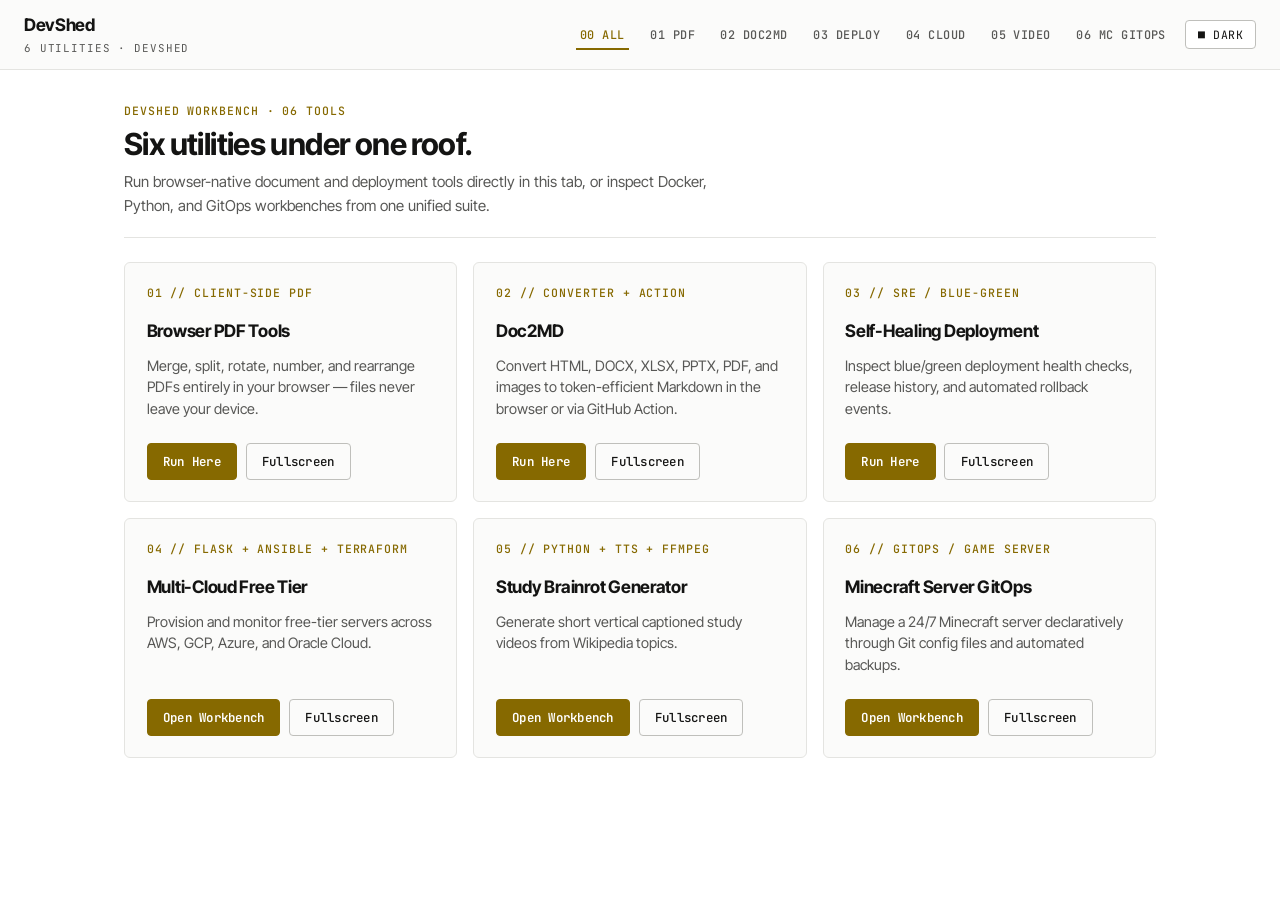
==== commit 44cd69a9: "fix: resolve CI, security, monorepo, UI, and documentation gaps" ====
--- a/index.html
+++ b/index.html
@@ -193,7 +193,7 @@
   <header class="shell-header">
     <div class="brand">
       <h1>DevShed</h1>
-      <span>6 utilities · srinidevops</span>
+      <span>6 utilities · devshed</span>
     </div>
     <div class="nav-controls">
       <nav class="tabs" aria-label="DevShed tool navigation">
